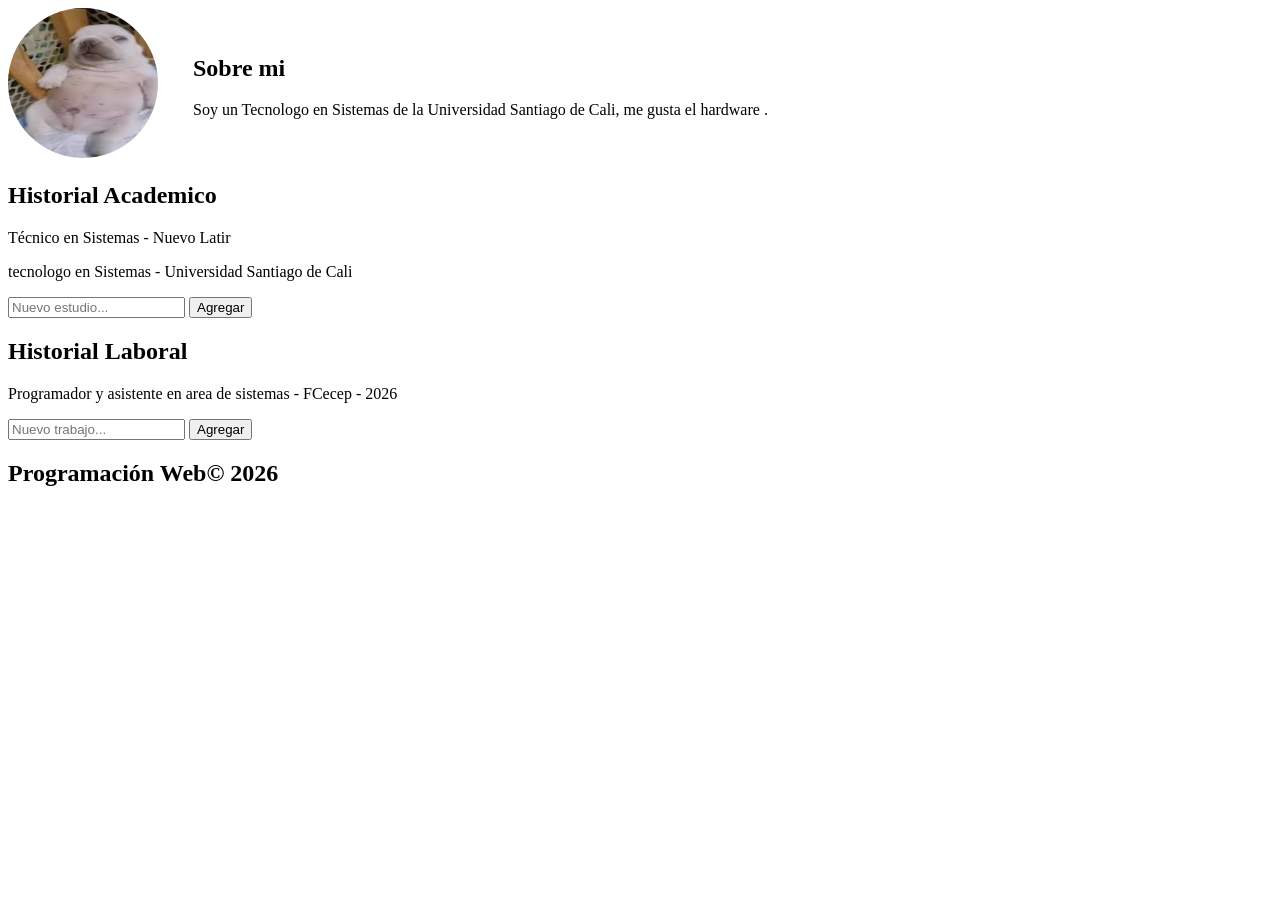
==== Ejercicios en clase/Clase 1/index.html @ a23c165b "Clase 1 y Ejercicios en clase" ====
<!DOCTYPE html>
<html lang="es">

<head>
    <meta charset="UTF-8">
    <meta name="viewport" content="width=device-width, initial-scale=1.0">
    <title>Portafolio</title>
    <style>
        .contenedor-perfil {
            display: flex;
            align-items: center;
            gap: 35px;
        }

        .contenedor-foto img {
            width: 150px;
            height: 150px;
            object-fit: center;
            border-radius: 50%;
        }
    </style>
</head>

<body>
    <header>
        <div class="contenedor-perfil">
            <div class="contenedor-foto">
                <img src="images.jpg" alt="Foto de perfil">
            </div>
            <section>
                <h1>Sobre mi</h1>
                <p>Soy un Tecnologo en Sistemas de la Universidad Santiago de Cali, me gusta el hardware .</p>
            </section>
        </div>
    </header>

    <main>

        <!--Seccion de Historial Academico-->
        <section id="historial-academico">
            <h1>Historial Academico</h1>
            <p>Técnico en Sistemas - Nuevo Latir</p>
            <p>tecnologo en Sistemas - Universidad Santiago de Cali</p>

            <!-- Campo para agregar estudios-->
            <div>
                <input type="text" id="input-estudio" placeholder="Nuevo estudio...">
                <button type="button" onclick="agregarEstudio()">Agregar</button>
            </div>
        </section>

        <!--Seccion de Historial Laboral-->
        <section>
            <h1>Historial Laboral</h1>
            <p>Programador y asistente en area de sistemas - FCecep - 2026</p>
            <div>
                <input type="text" id="input-trabajo" placeholder="Nuevo trabajo...">
                <button type="button" onclick="agregarTrabajo()">Agregar</button>
            </div>
        </section>


    </main>

    <footer>
        <h2>Programación Web&copy; 2026</h2>
    </footer>
</body>

</html>
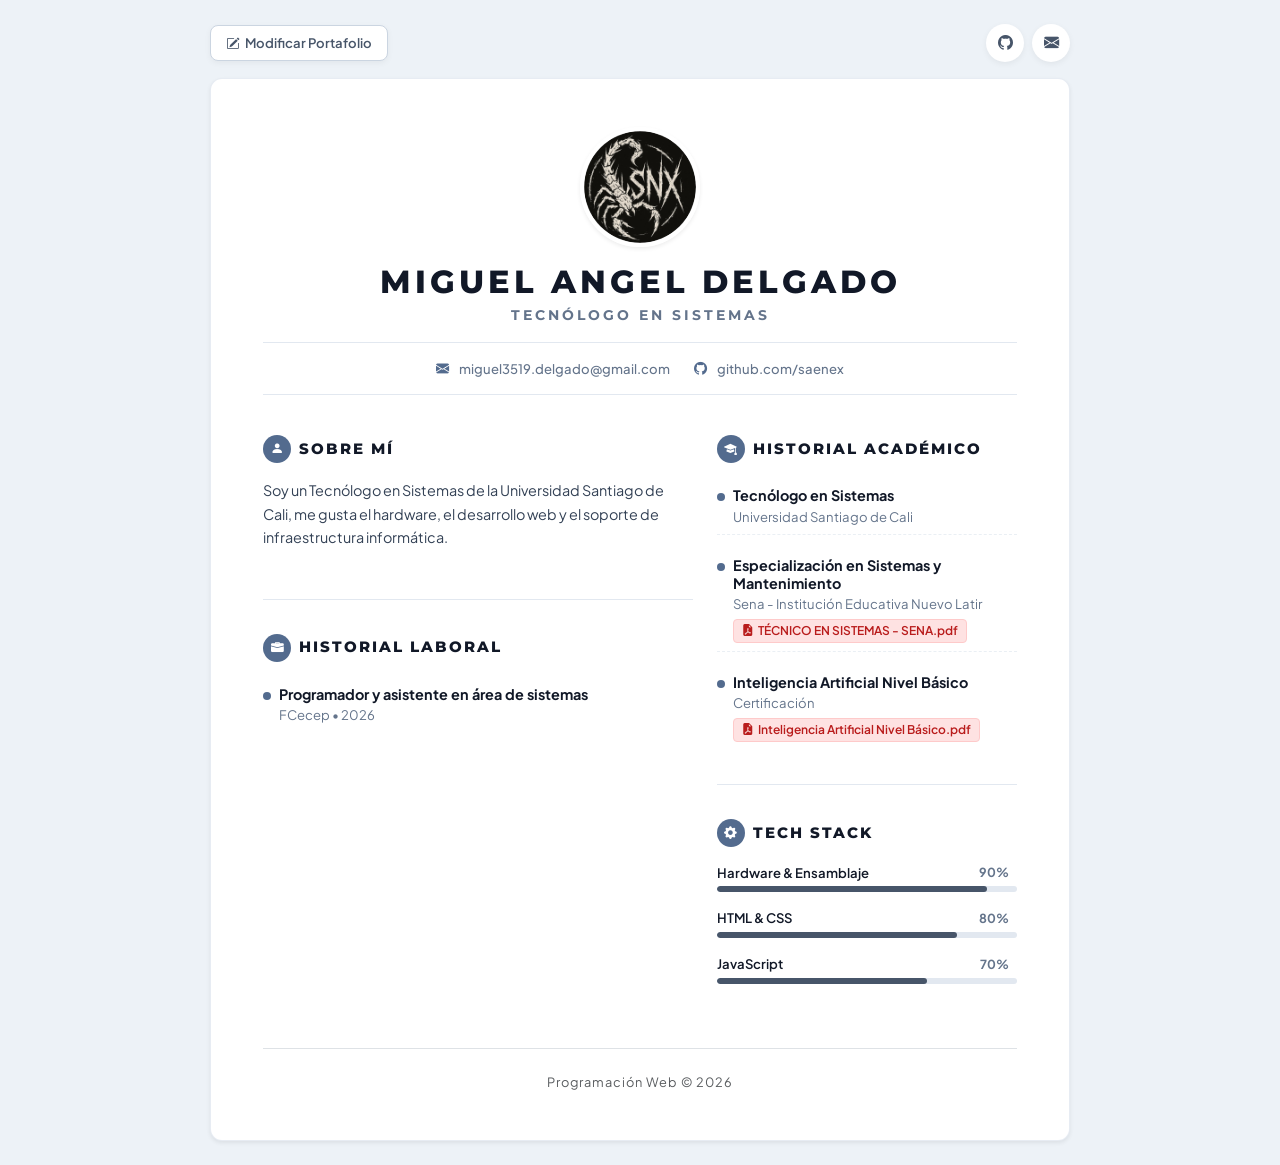
==== commit c131ee99: "Avances del portafolio para entrega final" ====
--- a/Ejercicios en clase/Clase 1/index.html
+++ b/Ejercicios en clase/Clase 1/index.html
@@ -5,66 +5,323 @@
     <meta charset="UTF-8">
     <meta name="viewport" content="width=device-width, initial-scale=1.0">
     <title>Portafolio</title>
-    <style>
-        .contenedor-perfil {
-            display: flex;
-            align-items: center;
-            gap: 35px;
-        }
-
-        .contenedor-foto img {
-            width: 150px;
-            height: 150px;
-            object-fit: center;
-            border-radius: 50%;
-        }
-    </style>
+    <!-- Bootstrap 5 -->
+    <link href="https://cdn.jsdelivr.net/npm/bootstrap@5.3.8/dist/css/bootstrap.min.css" rel="stylesheet" integrity="sha384-sRIl4kxILFvY47J16cr9ZwB07vP4J8+LH7qKQnuqkuIAvNWLzeN8tE5YBujZqJLB" crossorigin="anonymous">
+    <!-- Bootstrap Icons -->
+    <link rel="stylesheet" href="https://cdn.jsdelivr.net/npm/bootstrap-icons@1.11.3/font/bootstrap-icons.min.css">
+    <!-- Estilos personalizados -->
+    <link rel="stylesheet" href="styles.css">
 </head>
 
-<body>
-    <header>
-        <div class="contenedor-perfil">
-            <div class="contenedor-foto">
-                <img src="images.jpg" alt="Foto de perfil">
+<body class="portfolio-body">
+    <div class="container py-4">
+
+        <!-- Barra superior: Botón de modificación a la izquierda y enlaces a la derecha -->
+        <div class="top-bar d-flex justify-content-between align-items-center mb-3">
+            <div>
+                <button type="button" id="btn-toggle-edicion" class="btn-toggle-edicion" onclick="toggleModoGeneralEdicion()">
+                    <i class="bi bi-pencil-square"></i> <span id="texto-btn-edicion">Modificar Portafolio</span>
+                </button>
             </div>
-            <section>
-                <h1>Sobre mi</h1>
-                <p>Soy un Tecnologo en Sistemas de la Universidad Santiago de Cali, me gusta el hardware .</p>
-            </section>
+            <div class="d-flex gap-2">
+                <a href="https://github.com/saenex" target="_blank" class="social-icon" aria-label="GitHub"><i class="bi bi-github"></i></a>
+                <a href="https://mail.google.com/mail/?view=cm&fs=1&to=miguel3519.delgado@gmail.com" target="_blank" class="social-icon" aria-label="Gmail"><i class="bi bi-envelope-fill"></i></a>
+            </div>
         </div>
-    </header>
-
-    <main>
-
-        <!--Seccion de Historial Academico-->
-        <section id="historial-academico">
-            <h1>Historial Academico</h1>
-            <p>Técnico en Sistemas - Nuevo Latir</p>
-            <p>tecnologo en Sistemas - Universidad Santiago de Cali</p>
-
-            <!-- Campo para agregar estudios-->
-            <div>
-                <input type="text" id="input-estudio" placeholder="Nuevo estudio...">
-                <button type="button" onclick="agregarEstudio()">Agregar</button>
-            </div>
-        </section>
-
-        <!--Seccion de Historial Laboral-->
-        <section>
-            <h1>Historial Laboral</h1>
-            <p>Programador y asistente en area de sistemas - FCecep - 2026</p>
-            <div>
-                <input type="text" id="input-trabajo" placeholder="Nuevo trabajo...">
-                <button type="button" onclick="agregarTrabajo()">Agregar</button>
-            </div>
-        </section>
-
-
-    </main>
-
-    <footer>
-        <h2>Programación Web&copy; 2026</h2>
-    </footer>
+
+        <!-- Tarjeta principal del portafolio -->
+        <div class="portfolio-card shadow-sm mx-auto">
+
+            <!-- Encabezado con foto y datos principales -->
+            <header class="portfolio-header text-center">
+                <div class="avatar-container mb-3">
+                    <img src="archivos/Logo.png" alt="Foto de perfil" class="avatar-img shadow-sm">
+                </div>
+                <h1 class="user-name">MIGUEL ANGEL DELGADO</h1>
+                <p class="user-title">TECNÓLOGO EN SISTEMAS</p>
+
+                <!-- Datos de contacto -->
+                <div class="contact-bar d-flex flex-wrap justify-content-center gap-4 py-3 my-3">
+                    <a href="https://mail.google.com/mail/?view=cm&fs=1&to=miguel3519.delgado@gmail.com" target="_blank" class="contact-item">
+                        <i class="bi bi-envelope-fill me-2"></i> miguel3519.delgado@gmail.com
+                    </a>
+                    <a href="https://github.com/saenex" target="_blank" class="contact-item">
+                        <i class="bi bi-github me-2"></i> github.com/saenex
+                    </a>
+                </div>
+            </header>
+
+            <!-- Cuerpo en dos columnas -->
+            <main class="row g-4 mt-1">
+
+                <!-- Columna Izquierda: Sobre mí y Experiencia Laboral -->
+                <div class="col-lg-7 d-flex flex-column gap-4">
+
+                    <!-- Sobre mí -->
+                    <section class="portfolio-section">
+                        <div class="section-title d-flex align-items-center gap-2 mb-3">
+                            <span class="icon-badge"><i class="bi bi-person-fill"></i></span>
+                            <h2>SOBRE MÍ</h2>
+                        </div>
+                        <p class="section-text">
+                            Soy un Tecnólogo en Sistemas de la Universidad Santiago de Cali, me gusta el hardware, el desarrollo web y el soporte de infraestructura informática.
+                        </p>
+                    </section>
+
+                    <hr class="section-divider">
+
+                    <!-- Historial Laboral -->
+                    <section id="historial-laboral" class="portfolio-section">
+                        <div class="section-title d-flex align-items-center gap-2 mb-3">
+                            <span class="icon-badge"><i class="bi bi-briefcase-fill"></i></span>
+                            <h2>HISTORIAL LABORAL</h2>
+                        </div>
+
+                        <div id="lista-laboral" class="item-list">
+                            <div class="portfolio-item d-flex justify-content-between align-items-start gap-2">
+                                <div class="d-flex align-items-start gap-2 flex-grow-1">
+                                    <span class="item-bullet"></span>
+                                    <div class="item-content flex-grow-1">
+                                        <h3 class="item-heading">Programador y asistente en área de sistemas</h3>
+                                        <p class="item-sub">FCecep &bull; 2026</p>
+                                    </div>
+                                </div>
+                                <div class="item-actions d-flex gap-1">
+                                    <button type="button" class="btn-action btn-modificar" onclick="toggleModificar(this)" title="Modificar">
+                                        <i class="bi bi-pencil-fill"></i> Modificar
+                                    </button>
+                                    <button type="button" class="btn-action btn-eliminar" disabled onclick="eliminarItem(this)" title="Eliminar (requiere habilitar modificación)">
+                                        <i class="bi bi-trash-fill"></i> Eliminar
+                                    </button>
+                                </div>
+                            </div>
+                        </div>
+
+                        <!-- Formulario para agregar experiencia laboral -->
+                        <div class="formulario-agregar">
+                            <h4 class="form-title mb-2">Agregar Experiencia Laboral</h4>
+                            <div class="row g-2 mb-2">
+                                <div class="col-md-6">
+                                    <input type="text" id="input-trabajo-cargo" class="form-control" placeholder="Cargo o puesto...">
+                                </div>
+                                <div class="col-md-6">
+                                    <input type="text" id="input-trabajo-empresa" class="form-control" placeholder="Empresa / Periodo...">
+                                </div>
+                            </div>
+                            <div class="row g-2">
+                                <div class="col-md-7">
+                                    <select id="input-trabajo-pdf" class="form-select">
+                                        <option value="">Sin archivo PDF</option>
+                                        <option value="archivos/TÉCNICO EN SISTEMAS - SENA.pdf">TÉCNICO EN SISTEMAS - SENA.pdf</option>
+                                        <option value="archivos/Inteligencia Artificial Nivel Básico.pdf">Inteligencia Artificial Nivel Básico.pdf</option>
+                                    </select>
+                                </div>
+                                <div class="col-md-5">
+                                    <button type="button" class="btn btn-navy w-100" onclick="agregarTrabajo()">
+                                        <i class="bi bi-plus-lg"></i> Agregar
+                                    </button>
+                                </div>
+                            </div>
+                        </div>
+                    </section>
+                </div>
+
+                <!-- Columna Derecha: Historial Académico y Habilidades -->
+                <div class="col-lg-5 d-flex flex-column gap-4">
+
+                    <!-- Historial Académico -->
+                    <section id="historial-academico" class="portfolio-section">
+                        <div class="section-title d-flex align-items-center gap-2 mb-3">
+                            <span class="icon-badge"><i class="bi bi-mortarboard-fill"></i></span>
+                            <h2>HISTORIAL ACADÉMICO</h2>
+                        </div>
+
+                        <div id="lista-academica" class="item-list">
+                            <div class="portfolio-item d-flex justify-content-between align-items-start gap-2">
+                                <div class="d-flex align-items-start gap-2 flex-grow-1">
+                                    <span class="item-bullet"></span>
+                                    <div class="item-content flex-grow-1">
+                                        <h3 class="item-heading">Tecnólogo en Sistemas</h3>
+                                        <p class="item-sub">Universidad Santiago de Cali</p>
+                                    </div>
+                                </div>
+                                <div class="item-actions d-flex gap-1">
+                                    <button type="button" class="btn-action btn-modificar" onclick="toggleModificar(this)" title="Modificar">
+                                        <i class="bi bi-pencil-fill"></i> Modificar
+                                    </button>
+                                    <button type="button" class="btn-action btn-eliminar" disabled onclick="eliminarItem(this)" title="Eliminar (requiere habilitar modificación)">
+                                        <i class="bi bi-trash-fill"></i> Eliminar
+                                    </button>
+                                </div>
+                            </div>
+                            <div class="portfolio-item d-flex justify-content-between align-items-start gap-2">
+                                <div class="d-flex align-items-start gap-2 flex-grow-1">
+                                    <span class="item-bullet"></span>
+                                    <div class="item-content flex-grow-1">
+                                        <h3 class="item-heading">Especialización en Sistemas y Mantenimiento</h3>
+                                        <p class="item-sub">Sena - Institución Educativa Nuevo Latir</p>
+                                        <div>
+                                            <a href="archivos/TÉCNICO EN SISTEMAS - SENA.pdf" target="_blank" class="badge-pdf">
+                                                <i class="bi bi-file-earmark-pdf-fill"></i> TÉCNICO EN SISTEMAS - SENA.pdf
+                                            </a>
+                                        </div>
+                                    </div>
+                                </div>
+                                <div class="item-actions d-flex gap-1">
+                                    <button type="button" class="btn-action btn-modificar" onclick="toggleModificar(this)" title="Modificar">
+                                        <i class="bi bi-pencil-fill"></i> Modificar
+                                    </button>
+                                    <button type="button" class="btn-action btn-eliminar" disabled onclick="eliminarItem(this)" title="Eliminar (requiere habilitar modificación)">
+                                        <i class="bi bi-trash-fill"></i> Eliminar
+                                    </button>
+                                </div>
+                            </div>
+                            <div class="portfolio-item d-flex justify-content-between align-items-start gap-2">
+                                <div class="d-flex align-items-start gap-2 flex-grow-1">
+                                    <span class="item-bullet"></span>
+                                    <div class="item-content flex-grow-1">
+                                        <h3 class="item-heading">Inteligencia Artificial Nivel Básico</h3>
+                                        <p class="item-sub">Certificación</p>
+                                        <div>
+                                            <a href="archivos/Inteligencia Artificial Nivel Básico.pdf" target="_blank" class="badge-pdf">
+                                                <i class="bi bi-file-earmark-pdf-fill"></i> Inteligencia Artificial Nivel Básico.pdf
+                                            </a>
+                                        </div>
+                                    </div>
+                                </div>
+                                <div class="item-actions d-flex gap-1">
+                                    <button type="button" class="btn-action btn-modificar" onclick="toggleModificar(this)" title="Modificar">
+                                        <i class="bi bi-pencil-fill"></i> Modificar
+                                    </button>
+                                    <button type="button" class="btn-action btn-eliminar" disabled onclick="eliminarItem(this)" title="Eliminar (requiere habilitar modificación)">
+                                        <i class="bi bi-trash-fill"></i> Eliminar
+                                    </button>
+                                </div>
+                            </div>
+                        </div>
+
+                        <!-- Formulario para agregar estudio / certificación -->
+                        <div class="formulario-agregar">
+                            <h4 class="form-title mb-2">Agregar Estudio / Certificación</h4>
+                            <div class="row g-2 mb-2">
+                                <div class="col-md-6">
+                                    <input type="text" id="input-estudio-titulo" class="form-control" placeholder="Título o curso...">
+                                </div>
+                                <div class="col-md-6">
+                                    <input type="text" id="input-estudio-institucion" class="form-control" placeholder="Institución / Periodo...">
+                                </div>
+                            </div>
+                            <div class="row g-2">
+                                <div class="col-md-7">
+                                    <select id="input-estudio-pdf" class="form-select">
+                                        <option value="">Sin archivo PDF</option>
+                                        <option value="archivos/TÉCNICO EN SISTEMAS - SENA.pdf">TÉCNICO EN SISTEMAS - SENA.pdf</option>
+                                        <option value="archivos/Inteligencia Artificial Nivel Básico.pdf">Inteligencia Artificial Nivel Básico.pdf</option>
+                                    </select>
+                                </div>
+                                <div class="col-md-5">
+                                    <button type="button" class="btn btn-navy w-100" onclick="agregarEstudio()">
+                                        <i class="bi bi-plus-lg"></i> Agregar
+                                    </button>
+                                </div>
+                            </div>
+                        </div>
+                    </section>
+
+                    <hr class="section-divider">
+
+                    <!-- Tech Stack -->
+                    <section class="portfolio-section">
+                        <div class="section-title d-flex align-items-center gap-2 mb-3">
+                            <span class="icon-badge"><i class="bi bi-gear-fill"></i></span>
+                            <h2>TECH STACK</h2>
+                        </div>
+
+                        <div id="lista-habilidades">
+                            <div class="skill-item mb-3">
+                                <div class="skill-header-row d-flex justify-content-between align-items-center mb-1">
+                                    <span class="skill-name">Hardware & Ensamblaje</span>
+                                    <span class="skill-percent ms-auto me-2">90%</span>
+                                    <div class="item-actions d-flex gap-1">
+                                        <button type="button" class="btn-action btn-modificar" onclick="toggleModificarHabilidad(this)" title="Modificar">
+                                            <i class="bi bi-pencil-fill"></i> Modificar
+                                        </button>
+                                        <button type="button" class="btn-action btn-eliminar" disabled onclick="eliminarItem(this)" title="Eliminar (requiere habilitar modificación)">
+                                            <i class="bi bi-trash-fill"></i> Eliminar
+                                        </button>
+                                    </div>
+                                </div>
+                                <div class="progress custom-progress">
+                                    <div class="progress-bar" style="width: 90%"></div>
+                                </div>
+                            </div>
+
+                            <div class="skill-item mb-3">
+                                <div class="skill-header-row d-flex justify-content-between align-items-center mb-1">
+                                    <span class="skill-name">HTML & CSS</span>
+                                    <span class="skill-percent ms-auto me-2">80%</span>
+                                    <div class="item-actions d-flex gap-1">
+                                        <button type="button" class="btn-action btn-modificar" onclick="toggleModificarHabilidad(this)" title="Modificar">
+                                            <i class="bi bi-pencil-fill"></i> Modificar
+                                        </button>
+                                        <button type="button" class="btn-action btn-eliminar" disabled onclick="eliminarItem(this)" title="Eliminar (requiere habilitar modificación)">
+                                            <i class="bi bi-trash-fill"></i> Eliminar
+                                        </button>
+                                    </div>
+                                </div>
+                                <div class="progress custom-progress">
+                                    <div class="progress-bar" style="width: 80%"></div>
+                                </div>
+                            </div>
+
+                            <div class="skill-item mb-3">
+                                <div class="skill-header-row d-flex justify-content-between align-items-center mb-1">
+                                    <span class="skill-name">JavaScript</span>
+                                    <span class="skill-percent ms-auto me-2">70%</span>
+                                    <div class="item-actions d-flex gap-1">
+                                        <button type="button" class="btn-action btn-modificar" onclick="toggleModificarHabilidad(this)" title="Modificar">
+                                            <i class="bi bi-pencil-fill"></i> Modificar
+                                        </button>
+                                        <button type="button" class="btn-action btn-eliminar" disabled onclick="eliminarItem(this)" title="Eliminar (requiere habilitar modificación)">
+                                            <i class="bi bi-trash-fill"></i> Eliminar
+                                        </button>
+                                    </div>
+                                </div>
+                                <div class="progress custom-progress">
+                                    <div class="progress-bar" style="width: 70%"></div>
+                                </div>
+                            </div>
+                        </div>
+
+                        <!-- Formulario para agregar habilidad -->
+                        <div class="formulario-agregar">
+                            <h4 class="form-title mb-2">Agregar Habilidad</h4>
+                            <div class="row g-2 mb-2">
+                                <div class="col-md-7">
+                                    <input type="text" id="input-habilidad-nombre" class="form-control" placeholder="Nombre (ej. Redes)...">
+                                </div>
+                                <div class="col-md-5">
+                                    <input type="number" id="input-habilidad-nivel" class="form-control" min="1" max="100" placeholder="Nivel % (ej. 85)">
+                                </div>
+                            </div>
+                            <button type="button" class="btn btn-navy w-100" onclick="agregarHabilidad()">
+                                <i class="bi bi-plus-lg"></i> Agregar Habilidad
+                            </button>
+                        </div>
+                    </section>
+                </div>
+
+            </main>
+
+            <!-- Footer -->
+            <footer class="portfolio-footer text-center mt-5 pt-4 border-top">
+                <p class="mb-0 text-muted">Programación Web &copy; 2026</p>
+            </footer>
+
+        </div>
+    </div>
+
+    <script src="script.js"></script>
 </body>
 
 </html>
--- a/Ejercicios en clase/Clase 1/styles.css
+++ b/Ejercicios en clase/Clase 1/styles.css
@@ -0,0 +1,412 @@
+@import url('https://fonts.googleapis.com/css2?family=Montserrat:wght@600;700;800&family=Plus+Jakarta+Sans:wght@400;500;600;700&display=swap');
+
+:root {
+    --bg-page: #edf2f7;
+    --bg-card: #ffffff;
+    --text-navy-dark: #111827;
+    --text-navy-medium: #334155;
+    --text-muted: #64748b;
+    --color-accent-badge: #536b8e;
+    --color-divider: #e2e8f0;
+    --color-progress: #475569;
+}
+
+body.portfolio-body {
+    background-color: var(--bg-page);
+    font-family: 'Plus Jakarta Sans', sans-serif;
+    color: var(--text-navy-medium);
+    margin: 0;
+    padding: 0;
+    min-height: 100vh;
+}
+
+/* Barra superior: botón de edición y redes */
+.top-bar {
+    max-width: 860px;
+    margin: 0 auto;
+}
+
+.btn-toggle-edicion {
+    display: inline-flex;
+    align-items: center;
+    gap: 6px;
+    background-color: #ffffff;
+    color: #475569;
+    border: 1px solid #cbd5e1;
+    padding: 7px 15px;
+    border-radius: 8px;
+    font-size: 0.82rem;
+    font-weight: 600;
+    box-shadow: 0 2px 6px rgba(0, 0, 0, 0.05);
+    cursor: pointer;
+    transition: all 0.2s ease;
+}
+
+.btn-toggle-edicion:hover {
+    background-color: #f8fafc;
+    color: #0f172a;
+    border-color: #94a3b8;
+}
+
+.btn-toggle-edicion.active {
+    background-color: #1e293b;
+    color: #ffffff;
+    border-color: #1e293b;
+    box-shadow: 0 2px 8px rgba(30, 41, 59, 0.25);
+}
+
+.social-icon {
+    width: 38px;
+    height: 38px;
+    background-color: #ffffff;
+    color: #475569;
+    border-radius: 50%;
+    display: inline-flex;
+    align-items: center;
+    justify-content: center;
+    text-decoration: none;
+    font-size: 0.95rem;
+    box-shadow: 0 2px 6px rgba(0, 0, 0, 0.06);
+    transition: all 0.2s ease;
+}
+
+.social-icon:hover {
+    background-color: var(--color-accent-badge);
+    color: #ffffff;
+    transform: translateY(-2px);
+}
+
+/* Tarjeta principal estilo CV */
+.portfolio-card {
+    max-width: 860px;
+    background-color: var(--bg-card);
+    border-radius: 12px;
+    padding: 48px 52px;
+    border: 1px solid rgba(226, 232, 240, 0.8);
+}
+
+/* Avatar centrado */
+.avatar-container {
+    display: flex;
+    justify-content: center;
+}
+
+.avatar-img {
+    width: 120px;
+    height: 120px;
+    border-radius: 50%;
+    object-fit: cover;
+    border: 4px solid #ffffff;
+    box-shadow: 0 4px 12px rgba(0, 0, 0, 0.12);
+}
+
+/* Títulos del encabezado */
+.user-name {
+    font-family: 'Montserrat', sans-serif;
+    font-size: 2rem;
+    font-weight: 800;
+    letter-spacing: 4px;
+    color: var(--text-navy-dark);
+    margin-bottom: 4px;
+}
+
+.user-title {
+    font-family: 'Montserrat', sans-serif;
+    font-size: 0.85rem;
+    font-weight: 700;
+    letter-spacing: 3px;
+    color: var(--text-muted);
+    margin-bottom: 0;
+}
+
+/* Barra de contacto */
+.contact-bar {
+    border-top: 1px solid var(--color-divider);
+    border-bottom: 1px solid var(--color-divider);
+    color: var(--text-muted);
+    font-size: 0.82rem;
+    font-weight: 500;
+}
+
+.contact-item {
+    color: var(--text-muted);
+    text-decoration: none;
+    transition: color 0.2s ease;
+}
+
+.contact-item:hover {
+    color: var(--text-navy-dark);
+}
+
+.contact-item i {
+    color: var(--color-accent-badge);
+}
+
+/* Título de cada sección */
+.section-title h2 {
+    font-family: 'Montserrat', sans-serif;
+    font-size: 0.95rem;
+    font-weight: 800;
+    letter-spacing: 2px;
+    color: var(--text-navy-dark);
+    margin: 0;
+}
+
+.icon-badge {
+    width: 28px;
+    height: 28px;
+    background-color: var(--color-accent-badge);
+    color: #ffffff;
+    border-radius: 50%;
+    display: inline-flex;
+    align-items: center;
+    justify-content: center;
+    font-size: 0.8rem;
+    flex-shrink: 0;
+}
+
+/* Textos de secciones */
+.section-text {
+    font-size: 0.9rem;
+    line-height: 1.6;
+    color: var(--text-navy-medium);
+}
+
+.section-divider {
+    border: 0;
+    border-top: 1px solid var(--color-divider);
+    opacity: 1;
+    margin: 10px 0;
+}
+
+/* Listado de items */
+.item-list {
+    display: flex;
+    flex-direction: column;
+    gap: 14px;
+}
+
+.portfolio-item {
+    padding: 8px 0;
+    border-bottom: 1px dashed rgba(226, 232, 240, 0.7);
+}
+
+.portfolio-item:last-child {
+    border-bottom: none;
+}
+
+.item-bullet {
+    width: 8px;
+    height: 8px;
+    border-radius: 50%;
+    background-color: var(--color-accent-badge);
+    margin-top: 6px;
+    flex-shrink: 0;
+}
+
+.item-heading {
+    font-size: 0.9rem;
+    font-weight: 700;
+    color: var(--text-navy-dark);
+    margin: 0 0 2px 0;
+}
+
+.item-sub {
+    font-size: 0.82rem;
+    color: var(--text-muted);
+    margin: 0;
+}
+
+/* Botones de acción en cada item */
+.item-actions {
+    flex-shrink: 0;
+}
+
+.btn-action {
+    display: inline-flex;
+    align-items: center;
+    gap: 4px;
+    font-size: 0.75rem;
+    font-weight: 600;
+    padding: 3px 8px;
+    border-radius: 5px;
+    border: 1px solid transparent;
+    cursor: pointer;
+    transition: all 0.2s ease;
+}
+
+.btn-modificar {
+    background-color: #f1f5f9;
+    color: #334155;
+    border-color: #cbd5e1;
+}
+
+.btn-modificar:hover {
+    background-color: #e2e8f0;
+    color: #0f172a;
+}
+
+.btn-guardar {
+    background-color: #16a34a;
+    color: #ffffff;
+    border-color: #16a34a;
+}
+
+.btn-guardar:hover {
+    background-color: #15803d;
+    color: #ffffff;
+}
+
+.btn-eliminar {
+    background-color: #fee2e2;
+    color: #dc2626;
+    border-color: #fecaca;
+}
+
+.btn-eliminar:hover:not(:disabled) {
+    background-color: #dc2626;
+    color: #ffffff;
+}
+
+.btn-eliminar:disabled {
+    opacity: 0.4;
+    cursor: not-allowed;
+    background-color: #f1f5f9;
+    color: #94a3b8;
+    border-color: #e2e8f0;
+}
+
+/* Badge de archivo PDF */
+.badge-pdf {
+    display: inline-flex;
+    align-items: center;
+    gap: 4px;
+    background-color: #fee2e2;
+    color: #b91c1c;
+    border: 1px solid #fecaca;
+    padding: 2px 8px;
+    border-radius: 4px;
+    font-size: 0.75rem;
+    font-weight: 600;
+    text-decoration: none;
+    margin-top: 5px;
+    transition: all 0.2s ease;
+}
+
+.badge-pdf:hover {
+    background-color: #ef4444;
+    color: #ffffff;
+    border-color: #ef4444;
+}
+
+/* Ocultar acciones y formularios si NO está activo el modo edición general */
+body:not(.modo-edicion-activo) .item-actions,
+body:not(.modo-edicion-activo) .formulario-agregar {
+    display: none !important;
+}
+
+/* Formulario de agregar */
+.formulario-agregar {
+    background-color: #f8fafc;
+    border: 1px solid #e2e8f0;
+    border-radius: 8px;
+    padding: 14px;
+    margin-top: 14px;
+}
+
+.form-title {
+    font-size: 0.85rem;
+    font-weight: 700;
+    color: var(--text-navy-dark);
+}
+
+.form-select,
+.form-control {
+    font-size: 0.85rem;
+    border-color: #cbd5e1;
+}
+
+.form-select:focus,
+.form-control:focus {
+    border-color: var(--color-accent-badge);
+    box-shadow: 0 0 0 0.2rem rgba(83, 107, 142, 0.2);
+}
+
+/* Barra de habilidades */
+.skill-name {
+    font-size: 0.82rem;
+    font-weight: 600;
+    color: var(--text-navy-dark);
+}
+
+.skill-percent {
+    font-size: 0.78rem;
+    font-weight: 700;
+    color: var(--text-muted);
+}
+
+.custom-progress {
+    height: 6px;
+    background-color: #e2e8f0;
+    border-radius: 3px;
+}
+
+.custom-progress .progress-bar {
+    background-color: var(--color-progress);
+    border-radius: 3px;
+}
+
+/* Botón principal */
+.btn-navy {
+    background-color: #1e293b;
+    color: #ffffff;
+    font-size: 0.85rem;
+    font-weight: 600;
+    padding: 6px 16px;
+    border-radius: 6px;
+    border: none;
+    transition: background-color 0.2s ease;
+}
+
+.btn-navy:hover {
+    background-color: #0f172a;
+    color: #ffffff;
+}
+
+/* Footer */
+.portfolio-footer p {
+    font-size: 0.8rem;
+    letter-spacing: 1px;
+}
+
+/* Ajustes Responsivos */
+@media (max-width: 768px) {
+    .portfolio-card {
+        padding: 30px 20px;
+    }
+
+    .user-name {
+        font-size: 1.5rem;
+        letter-spacing: 2px;
+    }
+
+    .user-title {
+        font-size: 0.75rem;
+        letter-spacing: 2px;
+    }
+
+    .contact-bar {
+        flex-direction: column;
+        gap: 8px !important;
+        align-items: center;
+    }
+
+    .portfolio-item {
+        flex-direction: column;
+        gap: 8px;
+    }
+
+    .item-actions {
+        align-self: flex-end;
+    }
+}
